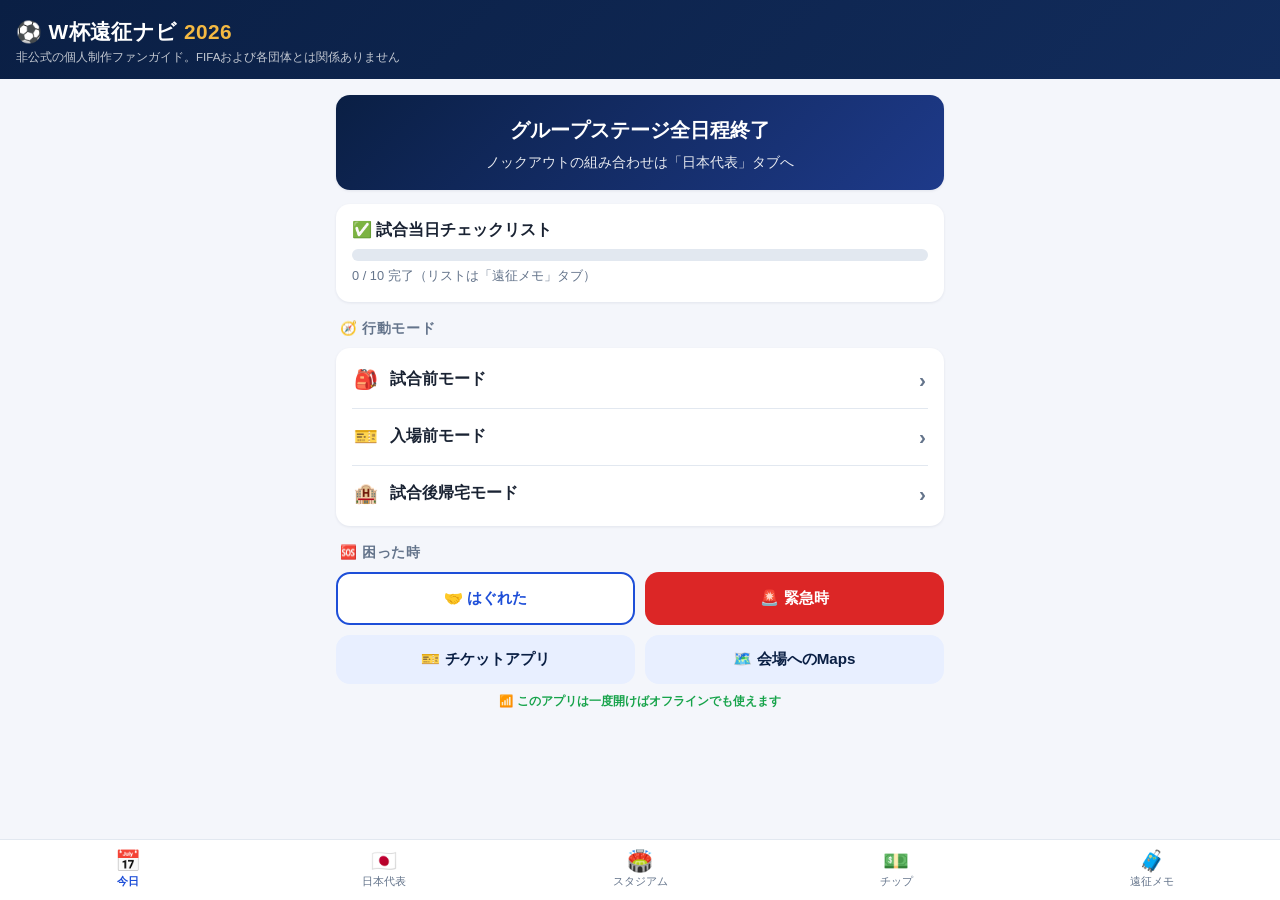
==== index.html @ b91a2045 "W杯遠征ナビ2026 v1.0 — 現地参戦日本人向けPWAファンガイド Co-Authored-By: Claude Fable 5 <noreply@anthropic.com>" ====
<!DOCTYPE html>
<html lang="ja">
<head>
<meta charset="UTF-8">
<meta name="viewport" content="width=device-width, initial-scale=1, viewport-fit=cover">
<meta name="theme-color" content="#0a1f44">
<meta name="description" content="北中米W杯2026に現地参戦する日本人サポーターのための遠征ナビ。試合前・入場前・帰宅・はぐれた時・緊急時の行動モード付き。オフライン対応。">
<title>W杯遠征ナビ 2026 — 日本人サポーターの現地観戦ガイド</title>
<link rel="manifest" href="manifest.json">
<link rel="stylesheet" href="styles.css">
</head>
<body>
<header class="app-header">
  <h1>⚽ W杯遠征ナビ <span class="year">2026</span></h1>
  <p class="tagline">非公式の個人制作ファンガイド。FIFAおよび各団体とは関係ありません</p>
</header>

<main id="view"></main>

<div id="mode-overlay" class="mode-overlay hidden"></div>

<nav class="tabbar" id="tabbar">
  <button data-tab="today" class="active"><span class="icon">📅</span>今日</button>
  <button data-tab="japan"><span class="icon">🇯🇵</span>日本代表</button>
  <button data-tab="stadiums"><span class="icon">🏟️</span>スタジアム</button>
  <button data-tab="tip"><span class="icon">💵</span>チップ</button>
  <button data-tab="info"><span class="icon">🧳</span>遠征メモ</button>
</nav>

<script src="data.js"></script>
<script src="app.js"></script>
</body>
</html>
---- styles.css ----
:root {
  --navy: #0a1f44;
  --navy-2: #122c5c;
  --blue: #1d4ed8;
  --blue-light: #e8efff;
  --red: #dc2626;
  --red-light: #fef2f2;
  --gold: #f4b942;
  --green: #16a34a;
  --bg: #f4f6fb;
  --card: #ffffff;
  --text: #1a2333;
  --muted: #64748b;
  --line: #e2e8f0;
  --radius: 14px;
}

* { margin: 0; padding: 0; box-sizing: border-box; }

body {
  font-family: -apple-system, BlinkMacSystemFont, "Hiragino Sans", "Noto Sans JP", sans-serif;
  background: var(--bg);
  color: var(--text);
  font-size: 16px;
  padding-bottom: calc(76px + env(safe-area-inset-bottom));
  -webkit-font-smoothing: antialiased;
}

.app-header {
  background: linear-gradient(135deg, var(--navy), var(--navy-2));
  color: #fff;
  padding: 18px 16px 14px;
}
.app-header h1 { font-size: 1.3rem; letter-spacing: 0.02em; }
.app-header .year { color: var(--gold); }
.tagline { font-size: 0.72rem; opacity: 0.75; margin-top: 4px; }

main { padding: 16px; max-width: 640px; margin: 0 auto; }

.card {
  background: var(--card);
  border-radius: var(--radius);
  padding: 16px;
  margin-bottom: 14px;
  box-shadow: 0 1px 3px rgba(10, 31, 68, 0.08);
}

.section-title {
  font-size: 0.85rem;
  font-weight: 700;
  color: var(--muted);
  margin: 18px 4px 10px;
  letter-spacing: 0.05em;
}

/* ---- big buttons ---- */
.btn {
  display: flex;
  align-items: center;
  justify-content: center;
  gap: 8px;
  width: 100%;
  padding: 16px;
  border: none;
  border-radius: var(--radius);
  font-size: 1.05rem;
  font-weight: 700;
  cursor: pointer;
  margin-bottom: 10px;
  text-decoration: none;
  color: var(--text);
  font-family: inherit;
}
.btn-primary { background: var(--blue); color: #fff; }
.btn-danger { background: var(--red); color: #fff; }
.btn-outline { background: #fff; border: 2px solid var(--blue); color: var(--blue); }
.btn-soft { background: var(--blue-light); color: var(--navy); }
.btn:active { opacity: 0.85; transform: scale(0.99); }

.btn-grid { display: grid; grid-template-columns: 1fr 1fr; gap: 10px; }
.btn-grid .btn { margin-bottom: 0; padding: 14px 8px; font-size: 0.95rem; }

/* ---- countdown ---- */
.countdown-card {
  background: linear-gradient(135deg, var(--navy), #1e3a8a);
  color: #fff;
  text-align: center;
}
.countdown-card .label { font-size: 0.8rem; opacity: 0.8; }
.countdown-card .matchup { font-size: 1.25rem; font-weight: 700; margin: 6px 0; }
.countdown-card .timer { font-size: 1.9rem; font-weight: 800; font-variant-numeric: tabular-nums; color: var(--gold); }
.countdown-card .venue-line { font-size: 0.85rem; opacity: 0.9; margin-top: 8px; line-height: 1.6; }

/* ---- today ---- */
.today-times { display: grid; grid-template-columns: 1fr 1fr; gap: 10px; margin-bottom: 14px; }
.today-times .tbox { background: var(--card); border-radius: var(--radius); padding: 12px; text-align: center; box-shadow: 0 1px 3px rgba(10,31,68,0.08); }
.today-times .tbox .l { font-size: 0.72rem; color: var(--muted); }
.today-times .tbox .v { font-size: 1.25rem; font-weight: 800; font-variant-numeric: tabular-nums; }
.today-times .tbox .d { font-size: 0.72rem; color: var(--muted); }

.progress-wrap { background: var(--line); border-radius: 99px; height: 12px; overflow: hidden; margin: 8px 0 4px; }
.progress-bar { background: var(--green); height: 100%; border-radius: 99px; transition: width 0.3s; }

.todo-list { list-style: none; }
.todo-list li { padding: 8px 0; font-size: 0.92rem; border-bottom: 1px solid var(--line); display: flex; gap: 8px; align-items: flex-start; line-height: 1.5; }
.todo-list li:last-child { border-bottom: none; }

/* ---- match cards ---- */
.match-card { display: flex; flex-direction: column; gap: 8px; }
.match-head { display: flex; justify-content: space-between; align-items: center; }
.match-no { font-size: 0.75rem; font-weight: 700; color: var(--blue); background: var(--blue-light); padding: 3px 10px; border-radius: 99px; }
.match-status { font-size: 0.75rem; color: var(--muted); }
.match-teams { font-size: 1.15rem; font-weight: 700; }
.match-times { display: grid; grid-template-columns: 1fr 1fr; gap: 8px; }
.time-box { background: var(--bg); border-radius: 10px; padding: 8px 10px; }
.time-box .tz { font-size: 0.7rem; color: var(--muted); }
.time-box .t { font-size: 0.98rem; font-weight: 700; font-variant-numeric: tabular-nums; }
.match-venue { font-size: 0.84rem; color: var(--muted); line-height: 1.6; }

.note { font-size: 0.8rem; color: var(--muted); line-height: 1.65; }

/* ---- simulator ---- */
.sim-row { display: flex; align-items: center; gap: 8px; padding: 10px 0; border-bottom: 1px solid var(--line); }
.sim-row:last-of-type { border-bottom: none; }
.sim-row .sim-label { flex: 1; font-size: 0.9rem; font-weight: 600; }
.sim-row .seg { flex: 0 0 168px; }
.sim-result { text-align: center; padding: 14px 8px 4px; }
.sim-result .pts { font-size: 1.7rem; font-weight: 800; color: var(--navy); }
.sim-result .verdict { font-size: 0.92rem; font-weight: 700; margin-top: 4px; }

/* ---- stadiums ---- */
.filter-row { display: flex; gap: 8px; margin-bottom: 12px; flex-wrap: wrap; }
.chip {
  border: 1px solid var(--line);
  background: var(--card);
  border-radius: 99px;
  padding: 9px 16px;
  font-size: 0.88rem;
  cursor: pointer;
  font-family: inherit;
}
.chip.active { background: var(--navy); color: #fff; border-color: var(--navy); }

.stadium-card .s-head { display: flex; justify-content: space-between; align-items: baseline; gap: 8px; }
.stadium-card h3 { font-size: 1.05rem; }
.stadium-card .s-city { font-size: 0.8rem; color: var(--muted); margin-top: 2px; }
.stadium-card .s-now { font-size: 0.8rem; color: var(--blue); font-weight: 700; white-space: nowrap; }
.badge-jp { font-size: 0.7rem; background: var(--red); color: #fff; border-radius: 99px; padding: 2px 8px; margin-left: 6px; vertical-align: middle; }

.s-rows { margin-top: 10px; display: flex; flex-direction: column; gap: 8px; }
.s-row { display: flex; gap: 8px; font-size: 0.84rem; line-height: 1.6; color: #334155; }
.s-row .s-ico { flex: 0 0 22px; }
.s-btns { display: grid; grid-template-columns: 1fr 1fr; gap: 8px; margin-top: 12px; }
.s-btns .btn { margin-bottom: 0; padding: 12px 6px; font-size: 0.88rem; }

/* ---- tip calculator ---- */
.field { margin-bottom: 14px; }
.field label { display: block; font-size: 0.8rem; font-weight: 700; color: var(--muted); margin-bottom: 6px; }
.field input[type="number"], .field input[type="text"], .field textarea {
  width: 100%;
  padding: 13px;
  font-size: 1.05rem;
  border: 1px solid var(--line);
  border-radius: 10px;
  background: #fff;
  color: var(--text);
  font-family: inherit;
}
.seg { display: flex; gap: 6px; flex-wrap: wrap; }
.seg button {
  flex: 1;
  min-width: 52px;
  padding: 12px 6px;
  border: 1px solid var(--line);
  background: #fff;
  border-radius: 10px;
  font-size: 0.9rem;
  cursor: pointer;
  font-family: inherit;
}
.seg button.active { background: var(--blue); color: #fff; border-color: var(--blue); font-weight: 700; }

.tip-result { text-align: center; padding: 18px 12px; }
.tip-result .big { font-size: 2rem; font-weight: 800; color: var(--navy); font-variant-numeric: tabular-nums; }
.tip-result .sub { font-size: 0.88rem; color: var(--muted); margin-top: 4px; }
.tip-result .jpy { font-size: 1.05rem; font-weight: 700; color: var(--red); margin-top: 8px; }
.rate-note { font-size: 0.72rem; color: var(--muted); text-align: center; margin-top: 8px; }

/* ---- info ---- */
.info-card h3 { font-size: 1rem; margin-bottom: 8px; }
.info-card p, .info-card li { font-size: 0.87rem; line-height: 1.7; color: #334155; }
.info-card ul { padding-left: 18px; }
.emg-num {
  text-align: center;
  background: var(--red-light);
  border: 1px solid #fecdd3;
  border-radius: 10px;
  padding: 12px;
}
.emg-num .n { font-size: 1.6rem; font-weight: 800; color: var(--red); }
.emg-num .l { font-size: 0.75rem; color: var(--muted); }

.check-item { display: flex; align-items: flex-start; gap: 10px; padding: 10px 0; border-bottom: 1px solid var(--line); cursor: pointer; }
.check-item:last-child { border-bottom: none; }
.check-item input { width: 22px; height: 22px; flex: 0 0 22px; margin-top: 1px; accent-color: var(--green); }
.check-item span { font-size: 0.9rem; line-height: 1.5; }
.check-item.done span { color: var(--muted); text-decoration: line-through; }

.link-list a { display: block; padding: 13px 4px; font-size: 0.92rem; color: var(--blue); font-weight: 600; text-decoration: none; border-bottom: 1px solid var(--line); }
.link-list a:last-child { border-bottom: none; }

/* ---- events ---- */
.ev-item { padding: 10px 0; border-bottom: 1px solid var(--line); }
.ev-item:last-of-type { border-bottom: none; }
.ev-name { font-size: 0.95rem; font-weight: 700; }
.ev-meta { font-size: 0.78rem; color: var(--muted); margin: 4px 0; }
.ev-note { font-size: 0.84rem; line-height: 1.6; color: #334155; }
.ev-link { display: inline-block; margin-top: 6px; font-size: 0.85rem; font-weight: 700; color: var(--blue); text-decoration: none; }

/* ---- mode list (compact rows) ---- */
.mode-list { padding: 4px 16px; }
.m-row {
  display: flex;
  align-items: center;
  gap: 12px;
  padding: 16px 2px;
  border-bottom: 1px solid var(--line);
  font-size: 1rem;
  font-weight: 600;
  cursor: pointer;
}
.m-row:last-child { border-bottom: none; }
.m-row .m-ico { font-size: 1.2rem; }
.m-row .chev { margin-left: auto; color: var(--muted); font-size: 1.3rem; }
.m-row:active { background: var(--bg); }

/* ---- mode overlay ---- */
.mode-overlay {
  position: fixed;
  inset: 0;
  background: var(--bg);
  z-index: 50;
  overflow-y: auto;
  padding: 0 16px calc(40px + env(safe-area-inset-bottom));
}
.mode-overlay.hidden { display: none; }
.mode-head {
  position: sticky;
  top: 0;
  background: var(--bg);
  display: flex;
  align-items: center;
  justify-content: space-between;
  padding: 14px 0 10px;
  z-index: 2;
}
.mode-head h2 { font-size: 1.25rem; }
.mode-head.red h2 { color: var(--red); }
.mode-close {
  border: none;
  background: var(--line);
  border-radius: 99px;
  padding: 10px 18px;
  font-size: 0.95rem;
  font-weight: 700;
  cursor: pointer;
  font-family: inherit;
}
.mode-steps { list-style: none; counter-reset: step; }
.mode-steps li {
  counter-increment: step;
  background: var(--card);
  border-radius: var(--radius);
  padding: 14px 14px 14px 52px;
  margin-bottom: 10px;
  position: relative;
  font-size: 1rem;
  line-height: 1.6;
  font-weight: 500;
  box-shadow: 0 1px 3px rgba(10,31,68,0.08);
}
.mode-steps li::before {
  content: counter(step);
  position: absolute;
  left: 14px;
  top: 13px;
  width: 28px;
  height: 28px;
  border-radius: 50%;
  background: var(--blue);
  color: #fff;
  font-weight: 800;
  display: flex;
  align-items: center;
  justify-content: center;
  font-size: 0.95rem;
}
.mode-overlay.red .mode-steps li::before { background: var(--red); }

.show-card {
  background: var(--navy);
  color: #fff;
  border-radius: var(--radius);
  padding: 18px;
  margin-bottom: 12px;
}
.show-card .lang { font-size: 0.75rem; opacity: 0.7; margin-bottom: 6px; }
.show-card .phrase { font-size: 1.3rem; font-weight: 700; line-height: 1.55; white-space: pre-line; }
.mode-overlay.red .show-card { background: var(--red); }

.myinfo-display {
  background: #fffbeb;
  border: 1px solid #fde68a;
  border-radius: var(--radius);
  padding: 14px;
  margin-bottom: 12px;
}
.myinfo-display .k { font-size: 0.72rem; color: var(--muted); }
.myinfo-display .v { font-size: 1.15rem; font-weight: 700; margin-bottom: 8px; line-height: 1.5; }
.myinfo-display .v.empty { color: var(--muted); font-weight: 400; font-size: 0.9rem; }

.emg-call {
  display: block;
  text-align: center;
  background: var(--red);
  color: #fff;
  border-radius: var(--radius);
  padding: 20px;
  font-size: 1.5rem;
  font-weight: 800;
  text-decoration: none;
  margin-bottom: 12px;
}

/* ---- tab bar ---- */
.tabbar {
  position: fixed;
  bottom: 0; left: 0; right: 0;
  display: flex;
  background: #fff;
  border-top: 1px solid var(--line);
  padding-bottom: env(safe-area-inset-bottom);
  z-index: 10;
}
.tabbar button {
  flex: 1;
  border: none;
  background: none;
  padding: 9px 2px 11px;
  font-size: 0.68rem;
  color: var(--muted);
  cursor: pointer;
  display: flex;
  flex-direction: column;
  align-items: center;
  gap: 2px;
  font-family: inherit;
}
.tabbar button .icon { font-size: 1.3rem; }
.tabbar button.active { color: var(--blue); font-weight: 700; }

.disclaimer { font-size: 0.72rem; color: var(--muted); text-align: center; margin: 20px 0 8px; line-height: 1.7; }
.offline-badge { font-size: 0.72rem; color: var(--green); font-weight: 700; text-align: center; margin-bottom: 8px; }
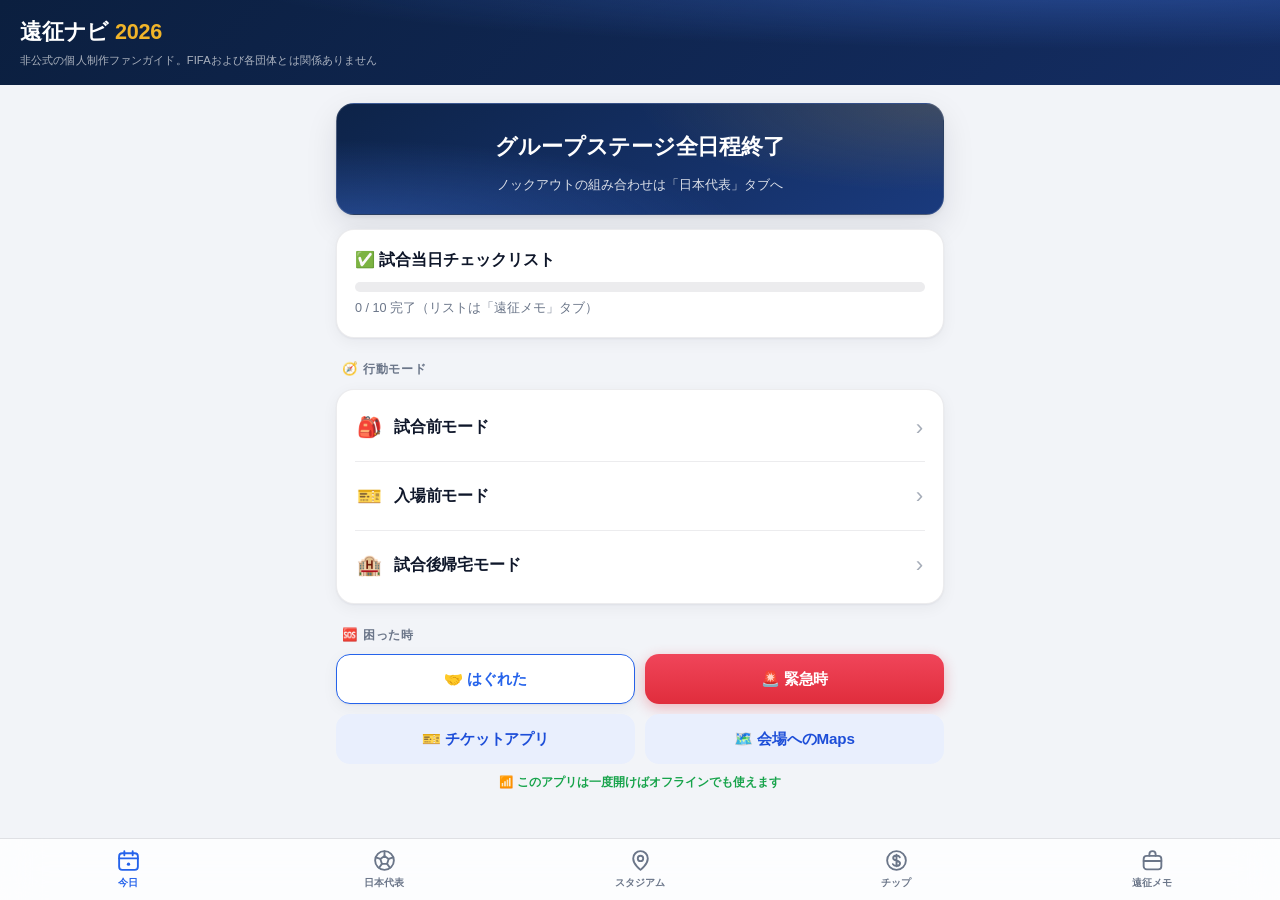
==== commit 50912ff6: "UI刷新: デザインシステム導入（ダークモード・SVGタブアイコン・すりガラスタブバー・マイクロインタラクション） Co-Authored-By: Claude Fable 5 <noreply@an" ====
--- a/index.html
+++ b/index.html
@@ -5,13 +5,13 @@
 <meta name="viewport" content="width=device-width, initial-scale=1, viewport-fit=cover">
 <meta name="theme-color" content="#0a1f44">
 <meta name="description" content="北中米W杯2026に現地参戦する日本人サポーターのための遠征ナビ。試合前・入場前・帰宅・はぐれた時・緊急時の行動モード付き。オフライン対応。">
-<title>W杯遠征ナビ 2026 — 日本人サポーターの現地観戦ガイド</title>
+<title>遠征ナビ 2026 — 北中米サッカー観戦・日本人サポーターの現地ガイド</title>
 <link rel="manifest" href="manifest.json">
 <link rel="stylesheet" href="styles.css">
 </head>
 <body>
 <header class="app-header">
-  <h1>⚽ W杯遠征ナビ <span class="year">2026</span></h1>
+  <h1>遠征ナビ <span class="year">2026</span></h1>
   <p class="tagline">非公式の個人制作ファンガイド。FIFAおよび各団体とは関係ありません</p>
 </header>
 
@@ -20,14 +20,30 @@
 <div id="mode-overlay" class="mode-overlay hidden"></div>
 
 <nav class="tabbar" id="tabbar">
-  <button data-tab="today" class="active"><span class="icon">📅</span>今日</button>
-  <button data-tab="japan"><span class="icon">🇯🇵</span>日本代表</button>
-  <button data-tab="stadiums"><span class="icon">🏟️</span>スタジアム</button>
-  <button data-tab="tip"><span class="icon">💵</span>チップ</button>
-  <button data-tab="info"><span class="icon">🧳</span>遠征メモ</button>
+  <button data-tab="today" class="active">
+    <svg viewBox="0 0 24 24" fill="none" stroke="currentColor" stroke-width="1.8" stroke-linecap="round" stroke-linejoin="round"><rect x="3" y="5" width="18" height="16" rx="3"/><path d="M3 10h18M8 3v4M16 3v4"/><circle cx="12" cy="15.5" r="1.6" fill="currentColor" stroke="none"/></svg>
+    今日
+  </button>
+  <button data-tab="japan">
+    <svg viewBox="0 0 24 24" fill="none" stroke="currentColor" stroke-width="1.8" stroke-linecap="round" stroke-linejoin="round"><circle cx="12" cy="12" r="9"/><path d="M12 7.6 16 10.5l-1.5 4.7h-5L8 10.5z"/><path d="M12 3v4.6M16 10.5l4.3-1.4M14.5 15.2l2.7 3.8M9.5 15.2l-2.7 3.8M8 10.5 3.7 9.1"/></svg>
+    日本代表
+  </button>
+  <button data-tab="stadiums">
+    <svg viewBox="0 0 24 24" fill="none" stroke="currentColor" stroke-width="1.8" stroke-linecap="round" stroke-linejoin="round"><path d="M12 21s-7-5.3-7-11a7 7 0 0 1 14 0c0 5.7-7 11-7 11z"/><circle cx="12" cy="10" r="2.6"/></svg>
+    スタジアム
+  </button>
+  <button data-tab="tip">
+    <svg viewBox="0 0 24 24" fill="none" stroke="currentColor" stroke-width="1.8" stroke-linecap="round" stroke-linejoin="round"><circle cx="12" cy="12" r="9"/><path d="M12 6.5v11M15.2 8.8c-.6-1-1.8-1.6-3.2-1.6-1.8 0-3.2 1-3.2 2.5 0 3.4 6.6 1.7 6.6 5 0 1.5-1.5 2.6-3.4 2.6-1.6 0-2.9-.7-3.5-1.8"/></svg>
+    チップ
+  </button>
+  <button data-tab="info">
+    <svg viewBox="0 0 24 24" fill="none" stroke="currentColor" stroke-width="1.8" stroke-linecap="round" stroke-linejoin="round"><rect x="3.5" y="7.5" width="17" height="13" rx="3"/><path d="M9 7.5V6a3 3 0 0 1 6 0v1.5M3.5 12.5h17"/></svg>
+    遠征メモ
+  </button>
 </nav>
 
 <script src="data.js"></script>
 <script src="app.js"></script>
+<script src="native.js"></script>
 </body>
 </html>
--- a/styles.css
+++ b/styles.css
@@ -1,238 +1,463 @@
+/* ============================================================
+   遠征ナビ 2026 — Design System
+   8ptグリッド / iOS HIG準拠の余白・タイポグラフィ / ダークモード対応
+   ============================================================ */
+
 :root {
-  --navy: #0a1f44;
-  --navy-2: #122c5c;
-  --blue: #1d4ed8;
-  --blue-light: #e8efff;
-  --red: #dc2626;
-  --red-light: #fef2f2;
-  --gold: #f4b942;
+  /* Colors — light */
+  --bg: #f2f4f8;
+  --card: #ffffff;
+  --card-press: #f6f8fb;
+  --navy: #0b1f3f;
+  --navy-2: #15306b;
+  --blue: #2563eb;
+  --blue-deep: #1d4ed8;
+  --blue-light: #e9effd;
+  --red: #e02d3c;
+  --red-light: #fdf0f1;
+  --gold: #f0b429;
   --green: #16a34a;
-  --bg: #f4f6fb;
-  --card: #ffffff;
-  --text: #1a2333;
-  --muted: #64748b;
-  --line: #e2e8f0;
-  --radius: 14px;
+  --text: #0f172a;
+  --text-2: #334155;
+  --muted: #6b7689;
+  --line: rgba(15, 23, 42, 0.08);
+  --hairline: rgba(15, 23, 42, 0.12);
+
+  /* Elevation */
+  --shadow-1: 0 1px 2px rgba(15, 23, 42, 0.05), 0 4px 16px rgba(15, 23, 42, 0.05);
+  --shadow-2: 0 2px 4px rgba(15, 23, 42, 0.06), 0 12px 32px rgba(15, 23, 42, 0.10);
+  --shadow-blue: 0 4px 14px rgba(37, 99, 235, 0.35);
+  --shadow-red: 0 4px 14px rgba(224, 45, 60, 0.32);
+
+  /* Shape & motion */
+  --r-card: 18px;
+  --r-btn: 14px;
+  --ease: cubic-bezier(0.25, 0.1, 0.25, 1);
+}
+
+@media (prefers-color-scheme: dark) {
+  :root {
+    --bg: #0b0f17;
+    --card: #161c28;
+    --card-press: #1c2433;
+    --blue: #4c83f7;
+    --blue-deep: #3b6ef0;
+    --blue-light: rgba(76, 131, 247, 0.16);
+    --red: #f0455a;
+    --red-light: rgba(240, 69, 90, 0.14);
+    --text: #eef2f8;
+    --text-2: #c4ccda;
+    --muted: #8a94a6;
+    --line: rgba(255, 255, 255, 0.08);
+    --hairline: rgba(255, 255, 255, 0.14);
+    --shadow-1: 0 1px 2px rgba(0, 0, 0, 0.4), 0 4px 16px rgba(0, 0, 0, 0.35);
+    --shadow-2: 0 2px 4px rgba(0, 0, 0, 0.45), 0 12px 32px rgba(0, 0, 0, 0.5);
+  }
 }
 
 * { margin: 0; padding: 0; box-sizing: border-box; }
+
+html { -webkit-text-size-adjust: 100%; }
 
 body {
   font-family: -apple-system, BlinkMacSystemFont, "Hiragino Sans", "Noto Sans JP", sans-serif;
   background: var(--bg);
   color: var(--text);
   font-size: 16px;
-  padding-bottom: calc(76px + env(safe-area-inset-bottom));
+  line-height: 1.5;
+  padding-bottom: calc(84px + env(safe-area-inset-bottom));
   -webkit-font-smoothing: antialiased;
-}
-
+  -webkit-tap-highlight-color: transparent;
+}
+
+button { font-family: inherit; color: inherit; }
+
+/* ---- header ---- */
 .app-header {
-  background: linear-gradient(135deg, var(--navy), var(--navy-2));
-  color: #fff;
-  padding: 18px 16px 14px;
-}
-.app-header h1 { font-size: 1.3rem; letter-spacing: 0.02em; }
+  background:
+    radial-gradient(120% 140% at 85% -20%, rgba(76, 131, 247, 0.35), transparent 55%),
+    linear-gradient(135deg, #0b1f3f 0%, #142d63 100%);
+  color: #fff;
+  padding: calc(16px + env(safe-area-inset-top)) 20px 16px;
+}
+.app-header h1 {
+  font-size: 1.35rem;
+  font-weight: 800;
+  letter-spacing: -0.01em;
+}
 .app-header .year { color: var(--gold); }
-.tagline { font-size: 0.72rem; opacity: 0.75; margin-top: 4px; }
-
-main { padding: 16px; max-width: 640px; margin: 0 auto; }
-
+.tagline { font-size: 0.7rem; opacity: 0.65; margin-top: 4px; letter-spacing: 0.01em; }
+
+main { padding: 18px 16px 0; max-width: 640px; margin: 0 auto; }
+
+/* ---- cards ---- */
 .card {
   background: var(--card);
-  border-radius: var(--radius);
-  padding: 16px;
+  border-radius: var(--r-card);
+  padding: 18px;
   margin-bottom: 14px;
-  box-shadow: 0 1px 3px rgba(10, 31, 68, 0.08);
+  box-shadow: var(--shadow-1);
+  border: 0.5px solid var(--line);
 }
 
 .section-title {
-  font-size: 0.85rem;
+  font-size: 0.78rem;
   font-weight: 700;
   color: var(--muted);
-  margin: 18px 4px 10px;
-  letter-spacing: 0.05em;
-}
-
-/* ---- big buttons ---- */
+  margin: 22px 6px 10px;
+  letter-spacing: 0.06em;
+  text-transform: uppercase;
+}
+
+/* ---- view transition ---- */
+@keyframes rise {
+  from { opacity: 0; transform: translateY(6px); }
+  to { opacity: 1; transform: none; }
+}
+#view > * { animation: rise 0.3s var(--ease) both; }
+#view > *:nth-child(2) { animation-delay: 0.03s; }
+#view > *:nth-child(3) { animation-delay: 0.06s; }
+#view > *:nth-child(4) { animation-delay: 0.09s; }
+@media (prefers-reduced-motion: reduce) {
+  #view > * { animation: none; }
+}
+
+/* ---- buttons ---- */
 .btn {
   display: flex;
   align-items: center;
   justify-content: center;
   gap: 8px;
   width: 100%;
-  padding: 16px;
+  min-height: 54px;
+  padding: 15px 16px;
   border: none;
-  border-radius: var(--radius);
-  font-size: 1.05rem;
-  font-weight: 700;
+  border-radius: var(--r-btn);
+  font-size: 1.02rem;
+  font-weight: 700;
+  letter-spacing: -0.01em;
   cursor: pointer;
   margin-bottom: 10px;
   text-decoration: none;
   color: var(--text);
-  font-family: inherit;
-}
-.btn-primary { background: var(--blue); color: #fff; }
-.btn-danger { background: var(--red); color: #fff; }
-.btn-outline { background: #fff; border: 2px solid var(--blue); color: var(--blue); }
-.btn-soft { background: var(--blue-light); color: var(--navy); }
-.btn:active { opacity: 0.85; transform: scale(0.99); }
+  transition: transform 0.12s var(--ease), box-shadow 0.12s var(--ease), opacity 0.12s;
+}
+.btn:active { transform: scale(0.97); }
+.btn-primary {
+  background: linear-gradient(180deg, #3b82f6, var(--blue-deep));
+  color: #fff;
+  box-shadow: var(--shadow-blue);
+}
+.btn-danger {
+  background: linear-gradient(180deg, #f0455a, var(--red));
+  color: #fff;
+  box-shadow: var(--shadow-red);
+}
+.btn-outline {
+  background: var(--card);
+  border: 1.5px solid var(--blue);
+  color: var(--blue);
+  box-shadow: var(--shadow-1);
+}
+.btn-soft { background: var(--blue-light); color: var(--blue-deep); }
+@media (prefers-color-scheme: dark) {
+  .btn-soft { color: #9db9fb; }
+}
 
 .btn-grid { display: grid; grid-template-columns: 1fr 1fr; gap: 10px; }
-.btn-grid .btn { margin-bottom: 0; padding: 14px 8px; font-size: 0.95rem; }
+.btn-grid .btn { margin-bottom: 0; padding: 13px 8px; font-size: 0.95rem; min-height: 50px; }
 
 /* ---- countdown ---- */
 .countdown-card {
-  background: linear-gradient(135deg, var(--navy), #1e3a8a);
+  background:
+    radial-gradient(100% 160% at 100% 0%, rgba(240, 180, 41, 0.18), transparent 50%),
+    radial-gradient(120% 140% at 0% 110%, rgba(76, 131, 247, 0.35), transparent 55%),
+    linear-gradient(150deg, #0d2348 0%, #1a3a7d 100%);
+  border: 0.5px solid rgba(255, 255, 255, 0.12);
   color: #fff;
   text-align: center;
-}
-.countdown-card .label { font-size: 0.8rem; opacity: 0.8; }
-.countdown-card .matchup { font-size: 1.25rem; font-weight: 700; margin: 6px 0; }
-.countdown-card .timer { font-size: 1.9rem; font-weight: 800; font-variant-numeric: tabular-nums; color: var(--gold); }
-.countdown-card .venue-line { font-size: 0.85rem; opacity: 0.9; margin-top: 8px; line-height: 1.6; }
+  box-shadow: var(--shadow-2);
+}
+.countdown-card .label {
+  font-size: 0.74rem;
+  font-weight: 600;
+  letter-spacing: 0.12em;
+  text-transform: uppercase;
+  opacity: 0.7;
+}
+.countdown-card .matchup { font-size: 1.4rem; font-weight: 800; letter-spacing: -0.01em; margin: 8px 0 2px; }
+.countdown-card .timer {
+  font-size: 2rem;
+  font-weight: 800;
+  font-variant-numeric: tabular-nums;
+  letter-spacing: -0.02em;
+  background: linear-gradient(180deg, #ffd970, var(--gold));
+  -webkit-background-clip: text;
+  background-clip: text;
+  -webkit-text-fill-color: transparent;
+}
+.countdown-card .venue-line { font-size: 0.82rem; opacity: 0.85; margin-top: 10px; line-height: 1.7; }
 
 /* ---- today ---- */
 .today-times { display: grid; grid-template-columns: 1fr 1fr; gap: 10px; margin-bottom: 14px; }
-.today-times .tbox { background: var(--card); border-radius: var(--radius); padding: 12px; text-align: center; box-shadow: 0 1px 3px rgba(10,31,68,0.08); }
-.today-times .tbox .l { font-size: 0.72rem; color: var(--muted); }
-.today-times .tbox .v { font-size: 1.25rem; font-weight: 800; font-variant-numeric: tabular-nums; }
+.today-times .tbox {
+  background: var(--card);
+  border-radius: var(--r-card);
+  border: 0.5px solid var(--line);
+  padding: 14px 12px;
+  text-align: center;
+  box-shadow: var(--shadow-1);
+}
+.today-times .tbox .l { font-size: 0.7rem; font-weight: 600; color: var(--muted); }
+.today-times .tbox .v { font-size: 1.5rem; font-weight: 800; font-variant-numeric: tabular-nums; letter-spacing: -0.02em; margin: 2px 0; }
 .today-times .tbox .d { font-size: 0.72rem; color: var(--muted); }
 
-.progress-wrap { background: var(--line); border-radius: 99px; height: 12px; overflow: hidden; margin: 8px 0 4px; }
-.progress-bar { background: var(--green); height: 100%; border-radius: 99px; transition: width 0.3s; }
+.progress-wrap { background: var(--line); border-radius: 99px; height: 10px; overflow: hidden; margin: 10px 0 6px; }
+.progress-bar {
+  background: linear-gradient(90deg, #22c55e, var(--green));
+  height: 100%;
+  border-radius: 99px;
+  transition: width 0.5s var(--ease);
+}
 
 .todo-list { list-style: none; }
-.todo-list li { padding: 8px 0; font-size: 0.92rem; border-bottom: 1px solid var(--line); display: flex; gap: 8px; align-items: flex-start; line-height: 1.5; }
-.todo-list li:last-child { border-bottom: none; }
+.todo-list li {
+  padding: 10px 0;
+  font-size: 0.92rem;
+  border-bottom: 0.5px solid var(--line);
+  display: flex;
+  gap: 8px;
+  align-items: flex-start;
+  line-height: 1.55;
+  color: var(--text-2);
+}
+.todo-list li:last-child { border-bottom: none; padding-bottom: 2px; }
 
 /* ---- match cards ---- */
-.match-card { display: flex; flex-direction: column; gap: 8px; }
+.match-card { display: flex; flex-direction: column; gap: 10px; }
 .match-head { display: flex; justify-content: space-between; align-items: center; }
-.match-no { font-size: 0.75rem; font-weight: 700; color: var(--blue); background: var(--blue-light); padding: 3px 10px; border-radius: 99px; }
-.match-status { font-size: 0.75rem; color: var(--muted); }
-.match-teams { font-size: 1.15rem; font-weight: 700; }
+.match-no {
+  font-size: 0.72rem;
+  font-weight: 700;
+  color: var(--blue);
+  background: var(--blue-light);
+  padding: 4px 12px;
+  border-radius: 99px;
+  letter-spacing: 0.02em;
+}
+.match-status { font-size: 0.74rem; font-weight: 600; color: var(--muted); }
+.match-teams { font-size: 1.2rem; font-weight: 800; letter-spacing: -0.01em; }
 .match-times { display: grid; grid-template-columns: 1fr 1fr; gap: 8px; }
-.time-box { background: var(--bg); border-radius: 10px; padding: 8px 10px; }
-.time-box .tz { font-size: 0.7rem; color: var(--muted); }
-.time-box .t { font-size: 0.98rem; font-weight: 700; font-variant-numeric: tabular-nums; }
-.match-venue { font-size: 0.84rem; color: var(--muted); line-height: 1.6; }
-
-.note { font-size: 0.8rem; color: var(--muted); line-height: 1.65; }
+.time-box { background: var(--bg); border-radius: 12px; padding: 10px 12px; }
+.time-box .tz { font-size: 0.68rem; font-weight: 600; color: var(--muted); }
+.time-box .t { font-size: 0.98rem; font-weight: 700; font-variant-numeric: tabular-nums; margin-top: 2px; }
+.match-venue { font-size: 0.82rem; color: var(--muted); line-height: 1.65; }
+
+.note { font-size: 0.79rem; color: var(--muted); line-height: 1.65; }
 
 /* ---- simulator ---- */
-.sim-row { display: flex; align-items: center; gap: 8px; padding: 10px 0; border-bottom: 1px solid var(--line); }
+.sim-row { display: flex; align-items: center; gap: 10px; padding: 11px 0; border-bottom: 0.5px solid var(--line); }
 .sim-row:last-of-type { border-bottom: none; }
-.sim-row .sim-label { flex: 1; font-size: 0.9rem; font-weight: 600; }
-.sim-row .seg { flex: 0 0 168px; }
-.sim-result { text-align: center; padding: 14px 8px 4px; }
-.sim-result .pts { font-size: 1.7rem; font-weight: 800; color: var(--navy); }
-.sim-result .verdict { font-size: 0.92rem; font-weight: 700; margin-top: 4px; }
-
-/* ---- stadiums ---- */
-.filter-row { display: flex; gap: 8px; margin-bottom: 12px; flex-wrap: wrap; }
+.sim-row .sim-label { flex: 1; font-size: 0.92rem; font-weight: 600; }
+.sim-row .seg { flex: 0 0 174px; }
+.sim-result { text-align: center; padding: 16px 8px 6px; }
+.sim-result .pts { font-size: 1.8rem; font-weight: 800; letter-spacing: -0.02em; }
+.sim-result .verdict { font-size: 0.92rem; font-weight: 700; margin-top: 4px; line-height: 1.6; }
+
+/* ---- segmented control (iOS style) ---- */
+.seg {
+  display: flex;
+  gap: 2px;
+  background: var(--bg);
+  border-radius: 12px;
+  padding: 3px;
+}
+.seg button {
+  flex: 1;
+  min-width: 0;
+  padding: 10px 6px;
+  border: none;
+  background: transparent;
+  border-radius: 10px;
+  font-size: 0.88rem;
+  font-weight: 600;
+  color: var(--muted);
+  cursor: pointer;
+  transition: all 0.15s var(--ease);
+  white-space: nowrap;
+}
+.seg button.active {
+  background: var(--card);
+  color: var(--text);
+  font-weight: 700;
+  box-shadow: 0 1px 4px rgba(15, 23, 42, 0.12);
+}
+.seg button:active:not(.active) { color: var(--text-2); }
+
+/* ---- filter chips ---- */
+.filter-row { display: flex; gap: 8px; margin-bottom: 14px; flex-wrap: wrap; }
 .chip {
-  border: 1px solid var(--line);
+  border: 0.5px solid var(--hairline);
   background: var(--card);
   border-radius: 99px;
   padding: 9px 16px;
-  font-size: 0.88rem;
+  font-size: 0.87rem;
+  font-weight: 600;
+  color: var(--text-2);
   cursor: pointer;
-  font-family: inherit;
-}
-.chip.active { background: var(--navy); color: #fff; border-color: var(--navy); }
-
+  transition: all 0.15s var(--ease);
+  box-shadow: var(--shadow-1);
+}
+.chip:active { transform: scale(0.96); }
+.chip.active {
+  background: var(--navy);
+  color: #fff;
+  border-color: var(--navy);
+}
+@media (prefers-color-scheme: dark) {
+  .chip.active { background: var(--blue); border-color: var(--blue); }
+}
+
+/* ---- stadiums ---- */
 .stadium-card .s-head { display: flex; justify-content: space-between; align-items: baseline; gap: 8px; }
-.stadium-card h3 { font-size: 1.05rem; }
-.stadium-card .s-city { font-size: 0.8rem; color: var(--muted); margin-top: 2px; }
-.stadium-card .s-now { font-size: 0.8rem; color: var(--blue); font-weight: 700; white-space: nowrap; }
-.badge-jp { font-size: 0.7rem; background: var(--red); color: #fff; border-radius: 99px; padding: 2px 8px; margin-left: 6px; vertical-align: middle; }
-
-.s-rows { margin-top: 10px; display: flex; flex-direction: column; gap: 8px; }
-.s-row { display: flex; gap: 8px; font-size: 0.84rem; line-height: 1.6; color: #334155; }
-.s-row .s-ico { flex: 0 0 22px; }
-.s-btns { display: grid; grid-template-columns: 1fr 1fr; gap: 8px; margin-top: 12px; }
-.s-btns .btn { margin-bottom: 0; padding: 12px 6px; font-size: 0.88rem; }
-
-/* ---- tip calculator ---- */
+.stadium-card h3 { font-size: 1.08rem; font-weight: 800; letter-spacing: -0.01em; }
+.stadium-card .s-city { font-size: 0.78rem; color: var(--muted); margin-top: 3px; line-height: 1.55; }
+.stadium-card .s-now {
+  font-size: 0.78rem;
+  color: var(--blue);
+  font-weight: 700;
+  font-variant-numeric: tabular-nums;
+  white-space: nowrap;
+  background: var(--blue-light);
+  padding: 4px 10px;
+  border-radius: 99px;
+}
+.badge-jp {
+  font-size: 0.66rem;
+  font-weight: 700;
+  background: linear-gradient(180deg, #f0455a, var(--red));
+  color: #fff;
+  border-radius: 99px;
+  padding: 3px 9px;
+  margin-left: 8px;
+  vertical-align: 2px;
+  letter-spacing: 0.02em;
+}
+
+.s-rows { margin-top: 12px; display: flex; flex-direction: column; gap: 9px; }
+.s-row { display: flex; gap: 10px; font-size: 0.84rem; line-height: 1.6; color: var(--text-2); }
+.s-row .s-ico { flex: 0 0 20px; }
+.s-btns { display: grid; grid-template-columns: 1fr 1fr; gap: 8px; margin-top: 14px; }
+.s-btns .btn { margin-bottom: 0; padding: 11px 6px; font-size: 0.87rem; min-height: 44px; }
+
+/* ---- forms ---- */
 .field { margin-bottom: 14px; }
-.field label { display: block; font-size: 0.8rem; font-weight: 700; color: var(--muted); margin-bottom: 6px; }
+.field label {
+  display: block;
+  font-size: 0.76rem;
+  font-weight: 700;
+  color: var(--muted);
+  margin-bottom: 6px;
+  letter-spacing: 0.03em;
+}
 .field input[type="number"], .field input[type="text"], .field textarea {
   width: 100%;
-  padding: 13px;
-  font-size: 1.05rem;
-  border: 1px solid var(--line);
-  border-radius: 10px;
-  background: #fff;
+  padding: 14px;
+  font-size: 1.02rem;
+  border: 0.5px solid var(--hairline);
+  border-radius: 12px;
+  background: var(--bg);
   color: var(--text);
   font-family: inherit;
-}
-.seg { display: flex; gap: 6px; flex-wrap: wrap; }
-.seg button {
-  flex: 1;
-  min-width: 52px;
-  padding: 12px 6px;
-  border: 1px solid var(--line);
-  background: #fff;
-  border-radius: 10px;
-  font-size: 0.9rem;
-  cursor: pointer;
-  font-family: inherit;
-}
-.seg button.active { background: var(--blue); color: #fff; border-color: var(--blue); font-weight: 700; }
-
-.tip-result { text-align: center; padding: 18px 12px; }
-.tip-result .big { font-size: 2rem; font-weight: 800; color: var(--navy); font-variant-numeric: tabular-nums; }
+  transition: border-color 0.15s, box-shadow 0.15s;
+  -webkit-appearance: none;
+}
+.field input:focus, .field textarea:focus {
+  outline: none;
+  border-color: var(--blue);
+  box-shadow: 0 0 0 3px rgba(37, 99, 235, 0.18);
+  background: var(--card);
+}
+
+/* ---- tip result ---- */
+.tip-result { text-align: center; padding: 20px 12px 10px; }
+.tip-result .big { font-size: 2.1rem; font-weight: 800; letter-spacing: -0.02em; font-variant-numeric: tabular-nums; }
 .tip-result .sub { font-size: 0.88rem; color: var(--muted); margin-top: 4px; }
-.tip-result .jpy { font-size: 1.05rem; font-weight: 700; color: var(--red); margin-top: 8px; }
-.rate-note { font-size: 0.72rem; color: var(--muted); text-align: center; margin-top: 8px; }
+.tip-result .jpy { font-size: 1.1rem; font-weight: 800; color: var(--red); margin-top: 10px; font-variant-numeric: tabular-nums; }
+.rate-note { font-size: 0.7rem; color: var(--muted); text-align: center; margin-top: 12px; line-height: 1.6; }
 
 /* ---- info ---- */
-.info-card h3 { font-size: 1rem; margin-bottom: 8px; }
-.info-card p, .info-card li { font-size: 0.87rem; line-height: 1.7; color: #334155; }
+.info-card h3 { font-size: 1rem; font-weight: 800; letter-spacing: -0.01em; margin-bottom: 10px; }
+.info-card p, .info-card li { font-size: 0.87rem; line-height: 1.75; color: var(--text-2); }
 .info-card ul { padding-left: 18px; }
 .emg-num {
   text-align: center;
   background: var(--red-light);
-  border: 1px solid #fecdd3;
-  border-radius: 10px;
-  padding: 12px;
-}
-.emg-num .n { font-size: 1.6rem; font-weight: 800; color: var(--red); }
-.emg-num .l { font-size: 0.75rem; color: var(--muted); }
-
-.check-item { display: flex; align-items: flex-start; gap: 10px; padding: 10px 0; border-bottom: 1px solid var(--line); cursor: pointer; }
+  border: 0.5px solid rgba(224, 45, 60, 0.25);
+  border-radius: 14px;
+  padding: 14px;
+}
+.emg-num .n { font-size: 1.8rem; font-weight: 800; color: var(--red); letter-spacing: 0.04em; }
+.emg-num .l { font-size: 0.74rem; font-weight: 600; color: var(--muted); }
+
+.check-item {
+  display: flex;
+  align-items: flex-start;
+  gap: 12px;
+  padding: 11px 0;
+  border-bottom: 0.5px solid var(--line);
+  cursor: pointer;
+}
 .check-item:last-child { border-bottom: none; }
-.check-item input { width: 22px; height: 22px; flex: 0 0 22px; margin-top: 1px; accent-color: var(--green); }
-.check-item span { font-size: 0.9rem; line-height: 1.5; }
-.check-item.done span { color: var(--muted); text-decoration: line-through; }
-
-.link-list a { display: block; padding: 13px 4px; font-size: 0.92rem; color: var(--blue); font-weight: 600; text-decoration: none; border-bottom: 1px solid var(--line); }
+.check-item input {
+  width: 22px; height: 22px;
+  flex: 0 0 22px;
+  margin-top: 1px;
+  accent-color: var(--green);
+}
+.check-item span { font-size: 0.9rem; line-height: 1.55; transition: color 0.2s, opacity 0.2s; }
+.check-item.done span { color: var(--muted); text-decoration: line-through; opacity: 0.7; }
+
+.link-list a {
+  display: flex;
+  align-items: center;
+  justify-content: space-between;
+  padding: 14px 4px;
+  font-size: 0.92rem;
+  color: var(--blue);
+  font-weight: 600;
+  text-decoration: none;
+  border-bottom: 0.5px solid var(--line);
+}
 .link-list a:last-child { border-bottom: none; }
 
 /* ---- events ---- */
-.ev-item { padding: 10px 0; border-bottom: 1px solid var(--line); }
-.ev-item:last-of-type { border-bottom: none; }
-.ev-name { font-size: 0.95rem; font-weight: 700; }
-.ev-meta { font-size: 0.78rem; color: var(--muted); margin: 4px 0; }
-.ev-note { font-size: 0.84rem; line-height: 1.6; color: #334155; }
-.ev-link { display: inline-block; margin-top: 6px; font-size: 0.85rem; font-weight: 700; color: var(--blue); text-decoration: none; }
-
-/* ---- mode list (compact rows) ---- */
-.mode-list { padding: 4px 16px; }
+.ev-item { padding: 12px 0; border-bottom: 0.5px solid var(--line); }
+.ev-item:first-of-type { padding-top: 4px; }
+.ev-item:last-of-type { border-bottom: none; padding-bottom: 4px; }
+.ev-name { font-size: 0.95rem; font-weight: 700; letter-spacing: -0.01em; }
+.ev-meta { font-size: 0.76rem; color: var(--muted); margin: 4px 0; }
+.ev-note { font-size: 0.84rem; line-height: 1.65; color: var(--text-2); }
+.ev-link { display: inline-block; margin-top: 8px; font-size: 0.85rem; font-weight: 700; color: var(--blue); text-decoration: none; }
+
+/* ---- mode list ---- */
+.mode-list { padding: 4px 18px; }
 .m-row {
   display: flex;
   align-items: center;
   gap: 12px;
-  padding: 16px 2px;
-  border-bottom: 1px solid var(--line);
+  padding: 17px 2px;
+  border-bottom: 0.5px solid var(--line);
   font-size: 1rem;
   font-weight: 600;
+  letter-spacing: -0.01em;
   cursor: pointer;
+  transition: opacity 0.12s;
 }
 .m-row:last-child { border-bottom: none; }
-.m-row .m-ico { font-size: 1.2rem; }
-.m-row .chev { margin-left: auto; color: var(--muted); font-size: 1.3rem; }
-.m-row:active { background: var(--bg); }
+.m-row .m-ico { font-size: 1.25rem; }
+.m-row .chev { margin-left: auto; color: var(--muted); font-size: 1.4rem; font-weight: 400; opacity: 0.6; }
+.m-row:active { opacity: 0.55; }
 
 /* ---- mode overlay ---- */
 .mode-overlay {
@@ -241,104 +466,120 @@
   background: var(--bg);
   z-index: 50;
   overflow-y: auto;
+  -webkit-overflow-scrolling: touch;
   padding: 0 16px calc(40px + env(safe-area-inset-bottom));
-}
-.mode-overlay.hidden { display: none; }
+  animation: rise 0.25s var(--ease);
+}
+.mode-overlay.hidden { display: none; animation: none; }
 .mode-head {
   position: sticky;
   top: 0;
-  background: var(--bg);
+  background: color-mix(in srgb, var(--bg) 86%, transparent);
+  -webkit-backdrop-filter: blur(16px);
+  backdrop-filter: blur(16px);
   display: flex;
   align-items: center;
   justify-content: space-between;
-  padding: 14px 0 10px;
+  padding: calc(14px + env(safe-area-inset-top)) 0 12px;
   z-index: 2;
 }
-.mode-head h2 { font-size: 1.25rem; }
+.mode-head h2 { font-size: 1.3rem; font-weight: 800; letter-spacing: -0.01em; }
 .mode-head.red h2 { color: var(--red); }
 .mode-close {
   border: none;
-  background: var(--line);
+  background: var(--card);
   border-radius: 99px;
   padding: 10px 18px;
-  font-size: 0.95rem;
+  font-size: 0.92rem;
   font-weight: 700;
   cursor: pointer;
-  font-family: inherit;
+  box-shadow: var(--shadow-1);
 }
 .mode-steps { list-style: none; counter-reset: step; }
 .mode-steps li {
   counter-increment: step;
   background: var(--card);
-  border-radius: var(--radius);
-  padding: 14px 14px 14px 52px;
+  border: 0.5px solid var(--line);
+  border-radius: var(--r-card);
+  padding: 16px 16px 16px 56px;
   margin-bottom: 10px;
   position: relative;
   font-size: 1rem;
   line-height: 1.6;
   font-weight: 500;
-  box-shadow: 0 1px 3px rgba(10,31,68,0.08);
+  box-shadow: var(--shadow-1);
 }
 .mode-steps li::before {
   content: counter(step);
   position: absolute;
-  left: 14px;
-  top: 13px;
+  left: 16px;
+  top: 15px;
   width: 28px;
   height: 28px;
   border-radius: 50%;
-  background: var(--blue);
+  background: linear-gradient(180deg, #3b82f6, var(--blue-deep));
   color: #fff;
   font-weight: 800;
   display: flex;
   align-items: center;
   justify-content: center;
-  font-size: 0.95rem;
-}
-.mode-overlay.red .mode-steps li::before { background: var(--red); }
+  font-size: 0.92rem;
+}
+.mode-overlay.red .mode-steps li::before { background: linear-gradient(180deg, #f0455a, var(--red)); }
 
 .show-card {
-  background: var(--navy);
-  color: #fff;
-  border-radius: var(--radius);
-  padding: 18px;
+  background:
+    radial-gradient(120% 140% at 0% 110%, rgba(76, 131, 247, 0.3), transparent 55%),
+    linear-gradient(150deg, #0d2348, #1a3a7d);
+  color: #fff;
+  border-radius: var(--r-card);
+  padding: 20px;
   margin-bottom: 12px;
-}
-.show-card .lang { font-size: 0.75rem; opacity: 0.7; margin-bottom: 6px; }
-.show-card .phrase { font-size: 1.3rem; font-weight: 700; line-height: 1.55; white-space: pre-line; }
-.mode-overlay.red .show-card { background: var(--red); }
+  box-shadow: var(--shadow-2);
+}
+.show-card .lang { font-size: 0.7rem; font-weight: 700; letter-spacing: 0.12em; text-transform: uppercase; opacity: 0.65; margin-bottom: 8px; }
+.show-card .phrase { font-size: 1.35rem; font-weight: 700; line-height: 1.55; white-space: pre-line; letter-spacing: -0.01em; }
+.mode-overlay.red .show-card {
+  background: linear-gradient(150deg, #c81e2e, #e02d3c);
+}
 
 .myinfo-display {
-  background: #fffbeb;
-  border: 1px solid #fde68a;
-  border-radius: var(--radius);
-  padding: 14px;
+  background: color-mix(in srgb, var(--gold) 12%, var(--card));
+  border: 0.5px solid color-mix(in srgb, var(--gold) 45%, transparent);
+  border-radius: var(--r-card);
+  padding: 16px;
   margin-bottom: 12px;
 }
-.myinfo-display .k { font-size: 0.72rem; color: var(--muted); }
-.myinfo-display .v { font-size: 1.15rem; font-weight: 700; margin-bottom: 8px; line-height: 1.5; }
-.myinfo-display .v.empty { color: var(--muted); font-weight: 400; font-size: 0.9rem; }
+.myinfo-display .k { font-size: 0.7rem; font-weight: 700; color: var(--muted); letter-spacing: 0.04em; }
+.myinfo-display .v { font-size: 1.18rem; font-weight: 700; margin: 2px 0 10px; line-height: 1.5; }
+.myinfo-display .v.empty { color: var(--muted); font-weight: 400; font-size: 0.88rem; }
 
 .emg-call {
   display: block;
   text-align: center;
-  background: var(--red);
-  color: #fff;
-  border-radius: var(--radius);
-  padding: 20px;
+  background: linear-gradient(180deg, #f0455a, var(--red));
+  color: #fff;
+  border-radius: var(--r-card);
+  padding: 22px;
   font-size: 1.5rem;
   font-weight: 800;
+  letter-spacing: -0.01em;
   text-decoration: none;
-  margin-bottom: 12px;
-}
-
-/* ---- tab bar ---- */
+  margin-bottom: 14px;
+  box-shadow: var(--shadow-red);
+  transition: transform 0.12s var(--ease);
+}
+.emg-call:active { transform: scale(0.97); }
+
+/* ---- tab bar (frosted) ---- */
 .tabbar {
   position: fixed;
   bottom: 0; left: 0; right: 0;
   display: flex;
-  background: #fff;
-  border-top: 1px solid var(--line);
+  background: color-mix(in srgb, var(--card) 80%, transparent);
+  -webkit-backdrop-filter: blur(20px) saturate(180%);
+  backdrop-filter: blur(20px) saturate(180%);
+  border-top: 0.5px solid var(--hairline);
   padding-bottom: env(safe-area-inset-bottom);
   z-index: 10;
 }
@@ -346,18 +587,21 @@
   flex: 1;
   border: none;
   background: none;
-  padding: 9px 2px 11px;
-  font-size: 0.68rem;
+  padding: 9px 2px 10px;
+  font-size: 0.64rem;
+  font-weight: 600;
+  letter-spacing: 0.01em;
   color: var(--muted);
   cursor: pointer;
   display: flex;
   flex-direction: column;
   align-items: center;
-  gap: 2px;
-  font-family: inherit;
-}
-.tabbar button .icon { font-size: 1.3rem; }
+  gap: 3px;
+  transition: color 0.15s var(--ease), transform 0.12s var(--ease);
+}
+.tabbar button:active { transform: scale(0.94); }
+.tabbar button svg { width: 25px; height: 25px; }
 .tabbar button.active { color: var(--blue); font-weight: 700; }
 
-.disclaimer { font-size: 0.72rem; color: var(--muted); text-align: center; margin: 20px 0 8px; line-height: 1.7; }
-.offline-badge { font-size: 0.72rem; color: var(--green); font-weight: 700; text-align: center; margin-bottom: 8px; }
+.disclaimer { font-size: 0.7rem; color: var(--muted); text-align: center; margin: 24px 0 10px; line-height: 1.7; }
+.offline-badge { font-size: 0.72rem; color: var(--green); font-weight: 700; text-align: center; margin: 4px 0 10px; }
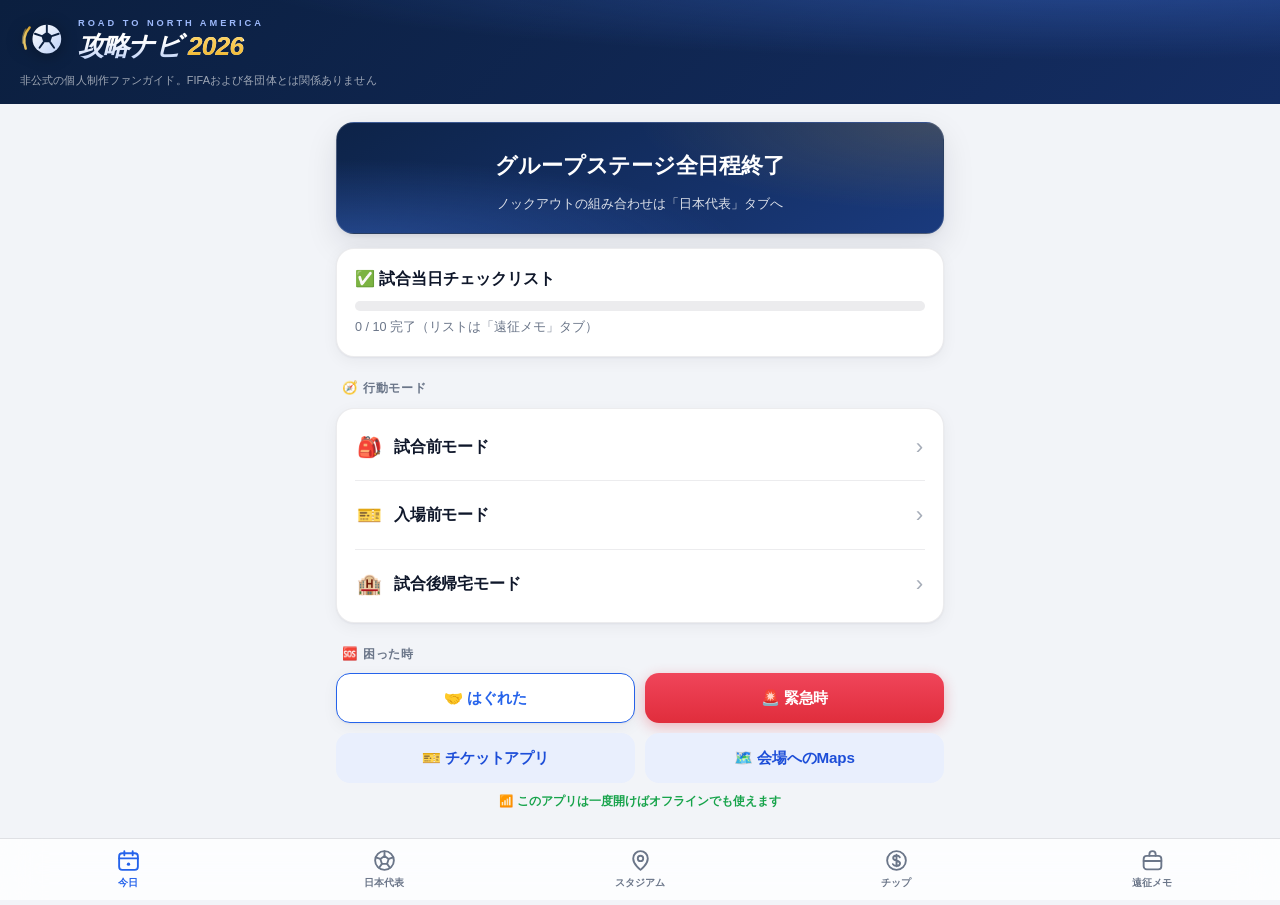
==== commit cef7590d: "新ロゴ: 攻略ナビ2026ワードマーク＋ボールマーク。SWのキャッシュ更新をネットワーク強制取得に修正 Co-Authored-By: Claude Fable 5 <noreply@anthropi" ====
--- a/index.html
+++ b/index.html
@@ -11,7 +11,29 @@
 </head>
 <body>
 <header class="app-header">
-  <h1>遠征ナビ <span class="year">2026</span></h1>
+  <div class="logo-row">
+    <svg class="logo-mark" viewBox="0 0 48 48" aria-hidden="true">
+      <defs>
+        <linearGradient id="lgBall" x1="0" y1="0" x2="1" y2="1">
+          <stop offset="0" stop-color="#ffffff"/>
+          <stop offset="1" stop-color="#bcd0f7"/>
+        </linearGradient>
+        <linearGradient id="lgArc" x1="0" y1="0" x2="1" y2="0">
+          <stop offset="0" stop-color="#ffd970"/>
+          <stop offset="1" stop-color="#f0b429"/>
+        </linearGradient>
+      </defs>
+      <path d="M6 34 A 22 22 0 0 1 10 12" fill="none" stroke="url(#lgArc)" stroke-width="2.6" stroke-linecap="round" opacity="0.9"/>
+      <path d="M3 28 A 26 26 0 0 1 6 14" fill="none" stroke="url(#lgArc)" stroke-width="2" stroke-linecap="round" opacity="0.45"/>
+      <circle cx="28" cy="24" r="15" fill="url(#lgBall)"/>
+      <path d="M28 16.5 33.8 20.7 31.6 27.5h-7.2L22.2 20.7z" fill="#0b1f3f"/>
+      <path d="M28 9.5v7M33.8 20.7l6.6-2.2M31.6 27.5l4 5.6M24.4 27.5l-4 5.6M22.2 20.7l-6.6-2.2" stroke="#0b1f3f" stroke-width="2" stroke-linecap="round"/>
+    </svg>
+    <div class="logo-text">
+      <div class="logo-eyebrow">ROAD TO NORTH AMERICA</div>
+      <h1 class="logo-main">攻略ナビ<span class="year">2026</span></h1>
+    </div>
+  </div>
   <p class="tagline">非公式の個人制作ファンガイド。FIFAおよび各団体とは関係ありません</p>
 </header>
 
--- a/styles.css
+++ b/styles.css
@@ -80,13 +80,35 @@
   color: #fff;
   padding: calc(16px + env(safe-area-inset-top)) 20px 16px;
 }
-.app-header h1 {
-  font-size: 1.35rem;
+.logo-row { display: flex; align-items: center; gap: 12px; }
+.logo-mark { width: 46px; height: 46px; flex: 0 0 46px; filter: drop-shadow(0 2px 8px rgba(0, 0, 0, 0.35)); }
+.logo-eyebrow {
+  font-size: 0.58rem;
   font-weight: 800;
-  letter-spacing: -0.01em;
-}
-.app-header .year { color: var(--gold); }
-.tagline { font-size: 0.7rem; opacity: 0.65; margin-top: 4px; letter-spacing: 0.01em; }
+  letter-spacing: 0.32em;
+  color: #9db9fb;
+  text-transform: uppercase;
+  margin-bottom: 2px;
+}
+.logo-main {
+  font-size: 1.65rem;
+  font-weight: 900;
+  font-style: italic;
+  letter-spacing: -0.03em;
+  line-height: 1.1;
+  background: linear-gradient(180deg, #ffffff 30%, #bcd0f7);
+  -webkit-background-clip: text;
+  background-clip: text;
+  -webkit-text-fill-color: transparent;
+}
+.logo-main .year {
+  margin-left: 7px;
+  background: linear-gradient(180deg, #ffd970, #f0b429);
+  -webkit-background-clip: text;
+  background-clip: text;
+  -webkit-text-fill-color: transparent;
+}
+.tagline { font-size: 0.68rem; opacity: 0.6; margin-top: 10px; letter-spacing: 0.01em; }
 
 main { padding: 18px 16px 0; max-width: 640px; margin: 0 auto; }
 
@@ -372,6 +394,9 @@
   transition: border-color 0.15s, box-shadow 0.15s;
   -webkit-appearance: none;
 }
+.field input[type="number"]::-webkit-inner-spin-button,
+.field input[type="number"]::-webkit-outer-spin-button { -webkit-appearance: none; margin: 0; }
+.field input[type="number"] { -moz-appearance: textfield; appearance: textfield; }
 .field input:focus, .field textarea:focus {
   outline: none;
   border-color: var(--blue);
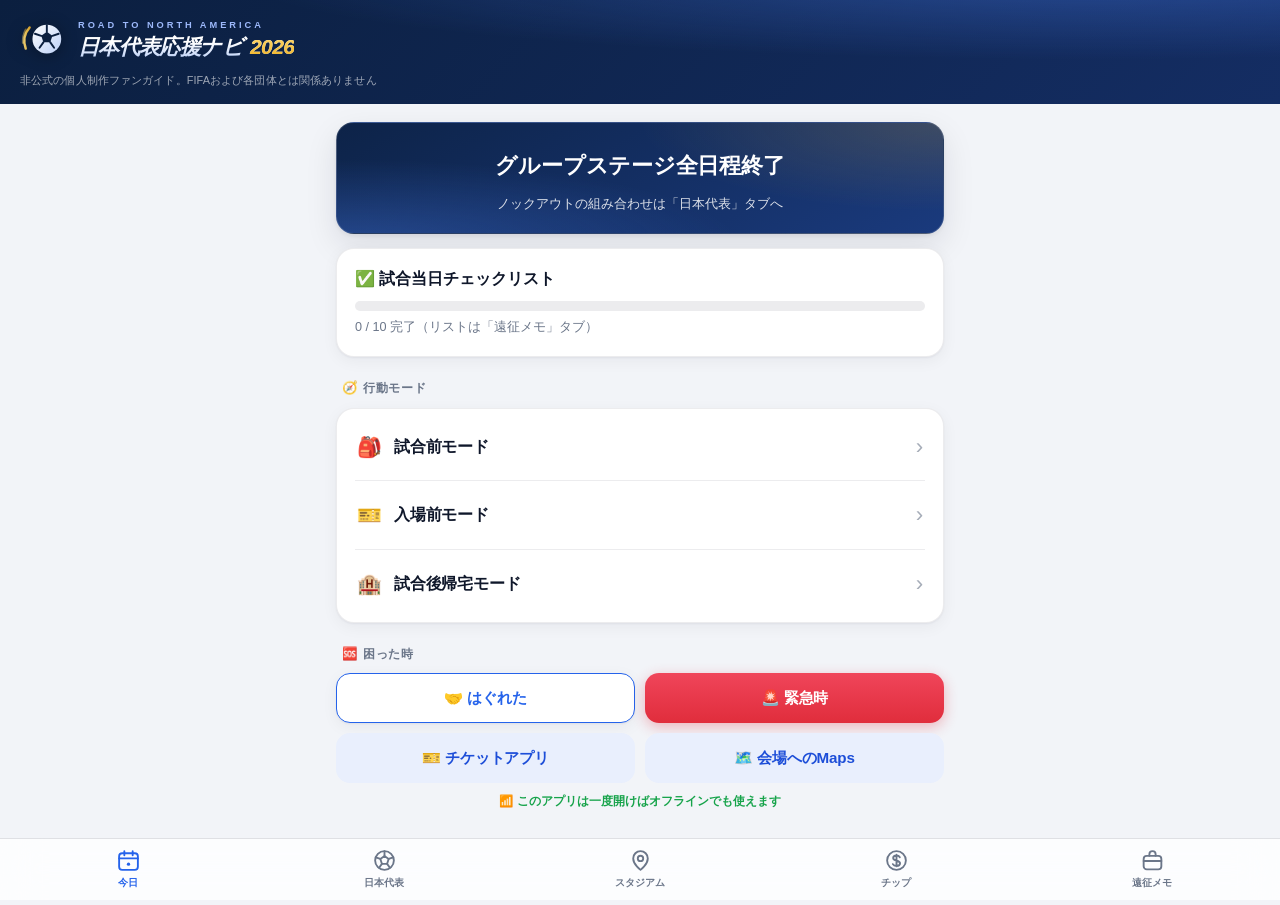
==== commit 69dc3fde: "アプリ名を「日本代表応援ナビ2026」に変更（ロゴ・タイトル・PWAマニフェスト） Co-Authored-By: Claude Fable 5 <noreply@anthropic.com>" ====
--- a/index.html
+++ b/index.html
@@ -5,7 +5,7 @@
 <meta name="viewport" content="width=device-width, initial-scale=1, viewport-fit=cover">
 <meta name="theme-color" content="#0a1f44">
 <meta name="description" content="北中米W杯2026に現地参戦する日本人サポーターのための遠征ナビ。試合前・入場前・帰宅・はぐれた時・緊急時の行動モード付き。オフライン対応。">
-<title>遠征ナビ 2026 — 北中米サッカー観戦・日本人サポーターの現地ガイド</title>
+<title>日本代表応援ナビ2026 — 北中米サッカー観戦・現地参戦ガイド</title>
 <link rel="manifest" href="manifest.json">
 <link rel="stylesheet" href="styles.css">
 </head>
@@ -31,7 +31,7 @@
     </svg>
     <div class="logo-text">
       <div class="logo-eyebrow">ROAD TO NORTH AMERICA</div>
-      <h1 class="logo-main">攻略ナビ<span class="year">2026</span></h1>
+      <h1 class="logo-main">日本代表応援ナビ<span class="year">2026</span></h1>
     </div>
   </div>
   <p class="tagline">非公式の個人制作ファンガイド。FIFAおよび各団体とは関係ありません</p>
--- a/styles.css
+++ b/styles.css
@@ -91,7 +91,7 @@
   margin-bottom: 2px;
 }
 .logo-main {
-  font-size: 1.65rem;
+  font-size: 1.32rem;
   font-weight: 900;
   font-style: italic;
   letter-spacing: -0.03em;
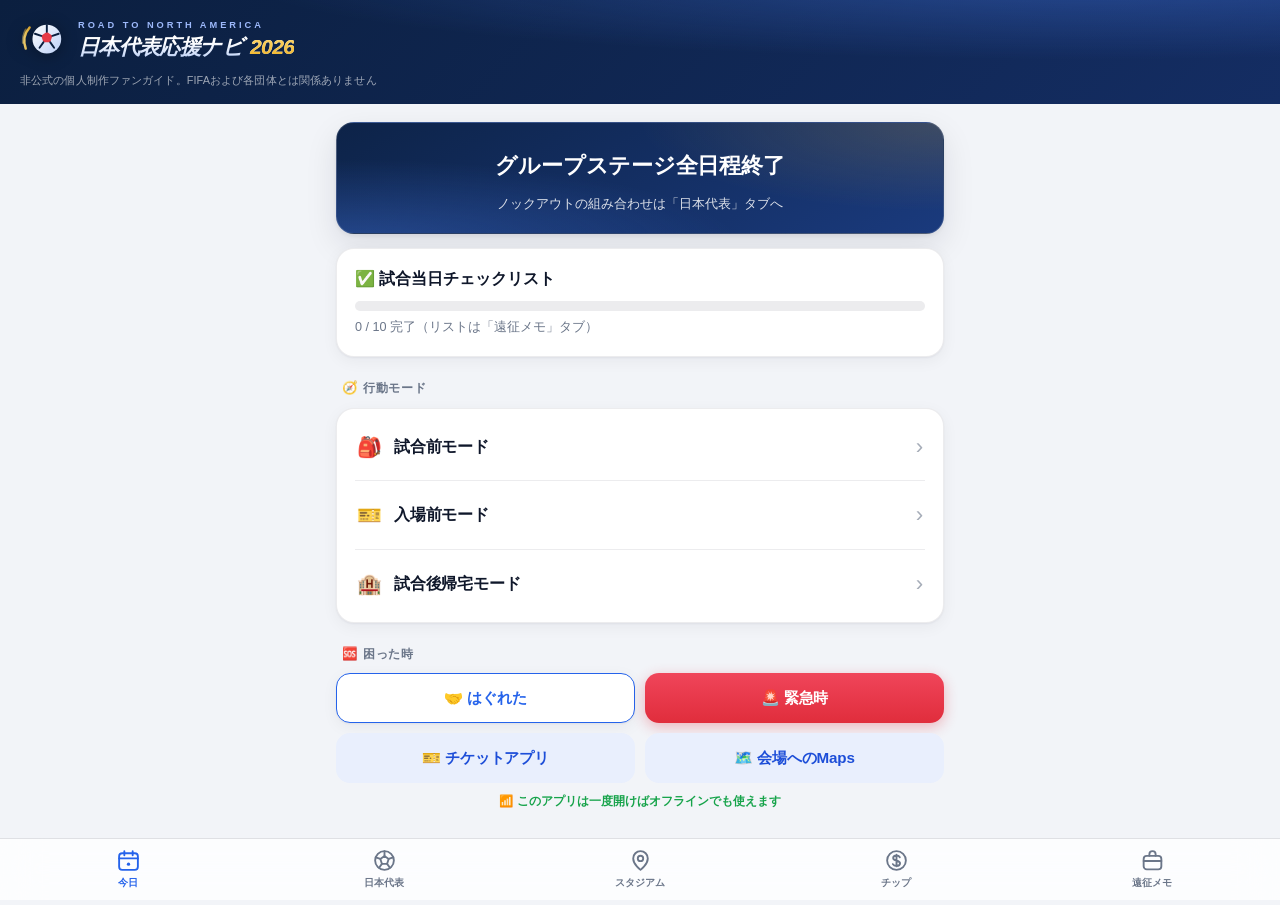
==== commit 588b4da5: "ヘッダーロゴ中央を赤に戻してアイコンと統一" ====
--- a/index.html
+++ b/index.html
@@ -6,6 +6,14 @@
 <meta name="theme-color" content="#0a1f44">
 <meta name="description" content="北中米W杯2026に現地参戦する日本人サポーターのための遠征ナビ。試合前・入場前・帰宅・はぐれた時・緊急時の行動モード付き。オフライン対応。">
 <title>日本代表応援ナビ2026 — 北中米サッカー観戦・現地参戦ガイド</title>
+<meta property="og:title" content="日本代表応援ナビ2026">
+<meta property="og:description" content="北中米へ現地参戦する日本人サポーターの観戦ガイド。試合日程・スタジアム情報・チップ計算・緊急時フレーズをオフラインでも。無料・登録不要。">
+<meta property="og:image" content="https://takuyan003.github.io/wc2026-ensei-navi/og-image.png">
+<meta property="og:url" content="https://takuyan003.github.io/wc2026-ensei-navi/">
+<meta property="og:type" content="website">
+<meta name="twitter:card" content="summary_large_image">
+<link rel="apple-touch-icon" href="apple-touch-icon.png">
+<link rel="icon" type="image/svg+xml" href="icon.svg">
 <link rel="manifest" href="manifest.json">
 <link rel="stylesheet" href="styles.css">
 </head>
@@ -26,7 +34,7 @@
       <path d="M6 34 A 22 22 0 0 1 10 12" fill="none" stroke="url(#lgArc)" stroke-width="2.6" stroke-linecap="round" opacity="0.9"/>
       <path d="M3 28 A 26 26 0 0 1 6 14" fill="none" stroke="url(#lgArc)" stroke-width="2" stroke-linecap="round" opacity="0.45"/>
       <circle cx="28" cy="24" r="15" fill="url(#lgBall)"/>
-      <path d="M28 16.5 33.8 20.7 31.6 27.5h-7.2L22.2 20.7z" fill="#0b1f3f"/>
+      <path d="M28 16.5 33.8 20.7 31.6 27.5h-7.2L22.2 20.7z" fill="#e63946"/>
       <path d="M28 9.5v7M33.8 20.7l6.6-2.2M31.6 27.5l4 5.6M24.4 27.5l-4 5.6M22.2 20.7l-6.6-2.2" stroke="#0b1f3f" stroke-width="2" stroke-linecap="round"/>
     </svg>
     <div class="logo-text">
--- a/styles.css
+++ b/styles.css
@@ -456,6 +456,16 @@
 }
 .link-list a:last-child { border-bottom: none; }
 
+/* ---- group F schedule ---- */
+.gf-md { font-size: 0.72rem; font-weight: 700; color: var(--muted); letter-spacing: 0.06em; margin: 12px 0 4px; }
+.gf-md:first-child { margin-top: 0; }
+.gf-row { padding: 9px 10px; border-radius: 10px; margin-bottom: 4px; }
+.gf-row.gf-jp { background: var(--blue-light); }
+.gf-teams { font-size: 0.95rem; font-weight: 700; }
+.gf-vs { color: var(--muted); font-weight: 600; font-size: 0.82rem; margin: 0 2px; }
+.gf-badge { font-size: 0.64rem; font-weight: 700; background: linear-gradient(180deg,#f0455a,var(--red)); color: #fff; border-radius: 99px; padding: 2px 8px; margin-left: 4px; vertical-align: 1px; }
+.gf-meta { font-size: 0.78rem; color: var(--muted); margin-top: 3px; }
+
 /* ---- events ---- */
 .ev-item { padding: 12px 0; border-bottom: 0.5px solid var(--line); }
 .ev-item:first-of-type { padding-top: 4px; }
